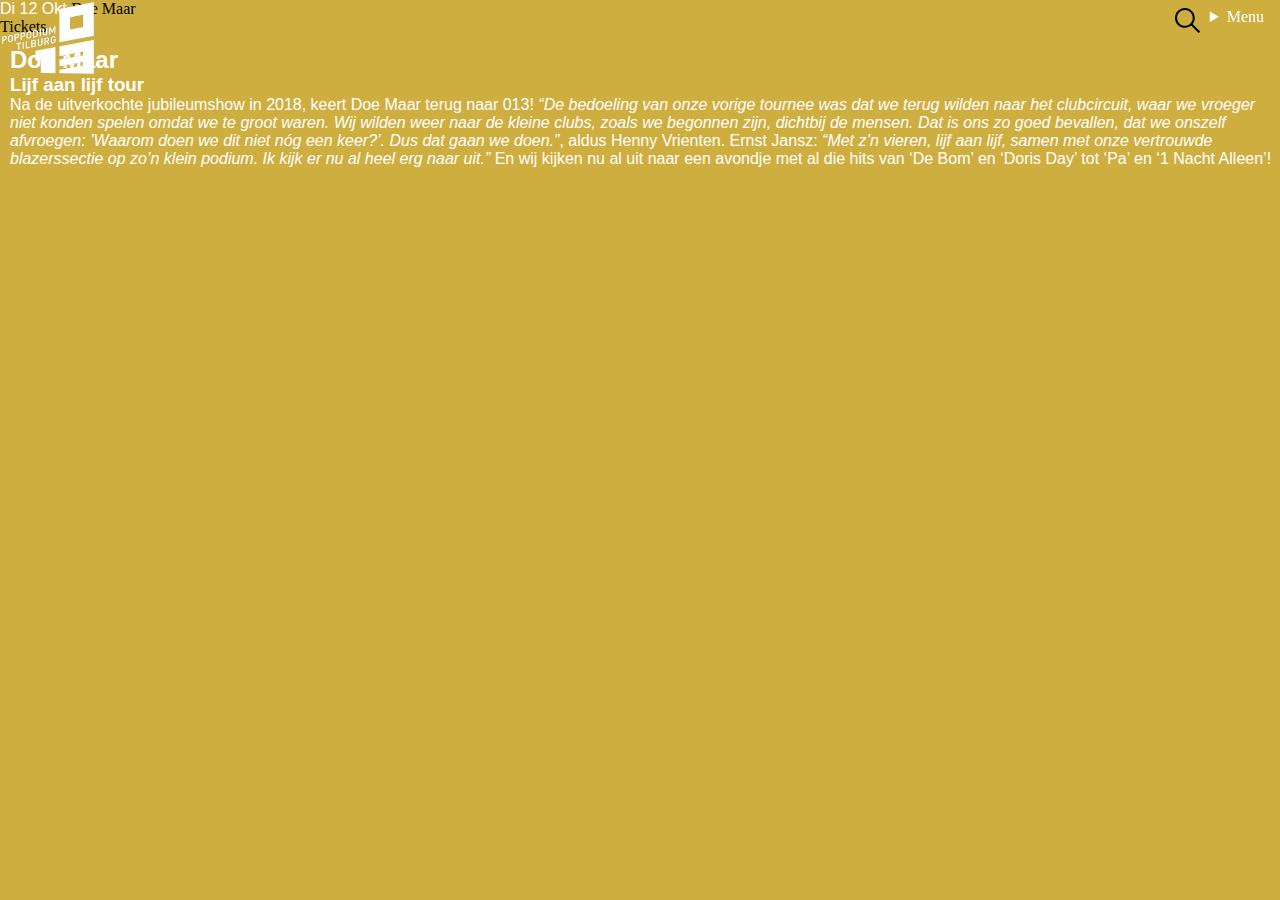
==== detail.html @ 8c9255e1 "Add files via upload" ====
<!DOCTYPE html>
<html lang="en">
<head>
    <meta charset="UTF-8">
    <meta name="viewport" content="width=device-width, initial-scale=1.0">
    <title>Detail pagina</title>

    <link href="styles/style.css" rel="stylesheet">
	<link rel="icon" type="image/svg+xml" href="images/favicon.svg">
</head>
<body>
    <header>
		<h1>
			<a href="index.html">
				<img src="./images/logo-013.png" alt="logo van het poppodium 013 Tilburg" class="zoek-img">
		 	</a>
		</h1>
		<a href="zoeken">
			<img src="./images/zoek.svg" alt="zoekbalk">
			<details>
				<summary>Menu</summary>
				
			</details>
		</a>
    </header>
    
    <section>
       <time> Di 12 Okt </time>
       <span>Doe Maar</span>
    </section> 

    <a href="nothing">Tickets</a>

    <article>
        <h2>Doe Maar</h2>
        <h3>Lijf aan lijf tour</h3>

        <p>
            Na de uitverkochte jubileumshow in 2018, 
            keert Doe Maar terug naar 013! <em> “De bedoeling van onze vorige tournee was
            dat we terug wilden naar het clubcircuit, waar we vroeger niet konden 
            spelen omdat we te groot waren. Wij wilden weer naar de kleine clubs, 
            zoals we begonnen zijn, dichtbij de mensen. Dat is ons zo goed bevallen, 
            dat we onszelf afvroegen: ’Waarom doen we dit niet nóg een keer?’.
            Dus dat gaan we doen.”</em>, aldus Henny Vrienten.  Ernst Jansz: <em>“Met z’n vieren, lijf aan lijf, 
            samen met onze vertrouwde blazerssectie
            op zo’n klein podium. Ik kijk er nu al heel erg naar uit.”</em>
            En wij kijken nu al uit naar een avondje met al die hits van ‘De Bom’ en ‘Doris Day’ tot ‘Pa’ 
            en ‘1 Nacht Alleen’!  
        </p>
    </article>
</body>
</html>
---- styles/style.css ----
/* CSS Document */
*, *::after, *::before {
  box-sizing:border-box;  
  margin: 0;
}

:root{
  --main-color:#cfae40;
  --color2:#fff;
}

/* ALGEMEEN */

body{
  background-color: var(--main-color);
  z-index: -2;
  padding-bottom: 20em;
}

H1, h2, h3, p, time{
  color: var(--color2);
  font-family: 'Source Sans Pro', sans-serif;
}

a{
  text-decoration: none;
  color: black;
}

article{
  margin-left: 10px;
  margin-top: 10px;
}

/* HEADER */
header{
  position: fixed;
  width: 100%;
  height: 100%;
  z-index: 1;
}

details{
  color: var(--color2) ;
  position: fixed;
  right: 1em;
  top: .5em;
}

h1 img{
  width: 3em;
  margin:0;
}

header > a img{
  position: fixed;
  right: 5em;
  top: .5em;
  width: 25px;

}

/* SECTION EEN */
section:first-of-type{
  position: relative;
  
}

section:first-of-type img {
  top: 0;
  width:100%;
  z-index: -1;
}
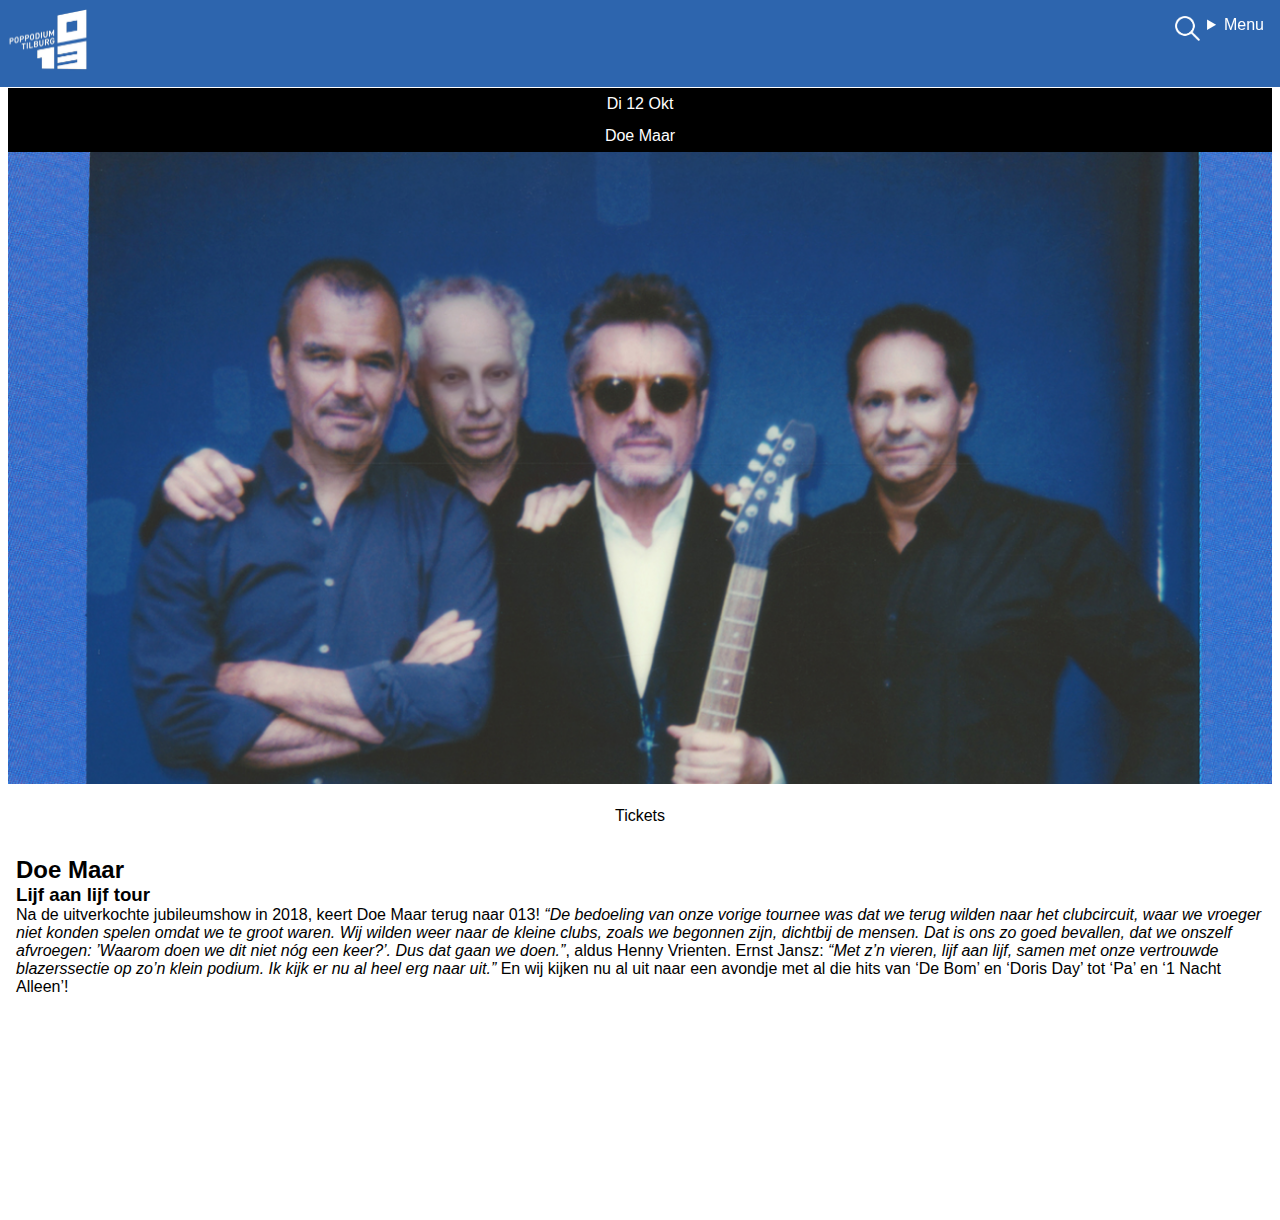
==== commit 0b21d4f5: "Add files via upload" ====
--- a/detail.html
+++ b/detail.html
@@ -5,7 +5,7 @@
     <meta name="viewport" content="width=device-width, initial-scale=1.0">
     <title>Detail pagina</title>
 
-    <link href="styles/style.css" rel="stylesheet">
+    <link href="styles/style-2.css" rel="stylesheet">
 	<link rel="icon" type="image/svg+xml" href="images/favicon.svg">
 </head>
 <body>
@@ -16,7 +16,7 @@
 		 	</a>
 		</h1>
 		<a href="zoeken">
-			<img src="./images/zoek.svg" alt="zoekbalk">
+			<img src="./images/zoek.png" alt="zoekbalk">
 			<details>
 				<summary>Menu</summary>
 				
@@ -27,9 +27,12 @@
     <section>
        <time> Di 12 Okt </time>
        <span>Doe Maar</span>
+       <img src="./images/doe-maar.png" alt="foto van Doe Maar">
     </section> 
 
-    <a href="nothing">Tickets</a>
+    <section>
+        <a href="nothing">Tickets</a>
+    </section>  
 
     <article>
         <h2>Doe Maar</h2>
--- a/styles/style-2.css
+++ b/styles/style-2.css
@@ -0,0 +1,114 @@
+/* CSS Document */
+*, *::after, *::before {
+    box-sizing:border-box;  
+    margin: 0;
+  }
+  
+  :root{
+    --main-color:#2d65ae;
+    --color2:#fff;
+    --color3:#000;
+    
+  }
+  
+  /* ALGEMEEN */
+  
+  body{
+    display: flex;
+    flex-direction: column;
+
+    padding-bottom: 20em;
+
+  }
+  
+  H1, h2, h3, p{
+    color: var(--color3);
+    font-family: 'Source Sans Pro', sans-serif;
+  }
+
+  time, span{
+    font-family: 'Source Sans Pro', sans-serif;
+  }
+  
+  a{
+    text-decoration: none;
+    color: black;
+    font-family: 'Source Sans Pro', sans-serif;
+  }
+  
+  
+  
+  /* HEADER */
+  header{
+    background-color: var(--main-color);
+
+    position: fixed;
+    width: 100%;
+    
+    z-index:1 ;
+  }
+  
+  details{
+    color: var(--color2) ;
+    position: fixed;
+    right: 1em;
+    top: 1em;
+  }
+  
+  h1 img{
+    width: 2.5em;
+    margin:.25em;
+  }
+  
+  header > a img{
+    position: fixed;
+    right: 5em;
+    top: 1em;
+    width: 25px;
+    color: var(--color3);
+  }
+
+  /*SECTION EEN*/
+  section{
+    display: flex;
+    flex-direction: column;
+
+    position: relative;
+    top: 5em;
+
+    padding: .5em;
+
+    line-height: 2em;
+    text-align: center;
+  }
+
+  section span, time{
+    background-color: var(--color3);
+    color: var(--color2);
+  }
+
+  section img{
+    width: 100%;
+
+  }
+
+  /*SECTION TWEE*/
+ 
+
+
+  /*ARTICLE EEN*/
+
+  article{
+    position: relative;
+    top: 6em;
+    left: 1em;
+    
+    margin-right: 1.5em;
+
+    display: flex;
+    flex-direction: column;
+    
+    
+  }
+
+  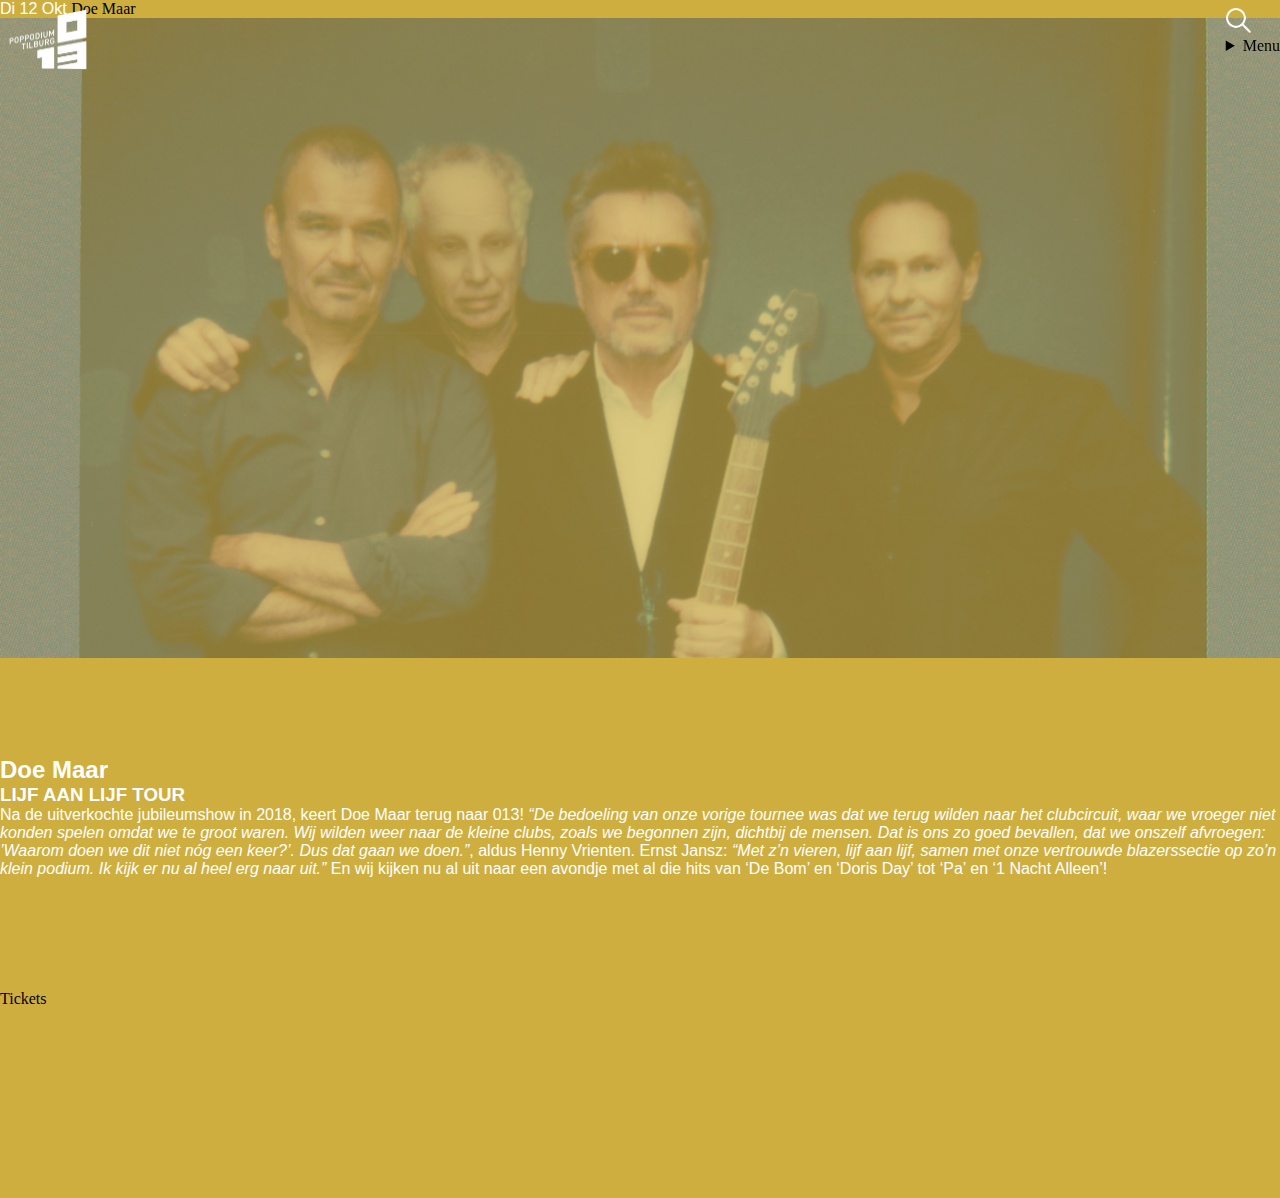
==== commit 84fc61bb: "Add files via upload" ====
--- a/detail.html
+++ b/detail.html
@@ -5,10 +5,10 @@
     <meta name="viewport" content="width=device-width, initial-scale=1.0">
     <title>Detail pagina</title>
 
-    <link href="styles/style-2.css" rel="stylesheet">
+    <link href="styles/style.css" rel="stylesheet">
 	<link rel="icon" type="image/svg+xml" href="images/favicon.svg">
 </head>
-<body>
+<body id="detail">
     <header>
 		<h1>
 			<a href="index.html">
--- a/styles/style.css
+++ b/styles/style.css
@@ -0,0 +1,288 @@
+/* CSS Document */
+*, *::after, *::before {
+  box-sizing:border-box;  
+  margin: 0;
+}
+
+:root{
+  --main-color:#cfae40;
+  --color2:#fff;
+  --color3:#000;
+  
+}
+
+/* ALGEMEEN */
+
+body{
+  background-color: var(--main-color);
+  z-index: -2;
+  padding-bottom: 20em;
+}
+
+H1, h2, h3, p, time, nav{
+  color: var(--color2);
+  font-family: 'Source Sans Pro', sans-serif;
+}
+
+a{
+  text-decoration: none;
+  color: black;
+}
+
+
+
+/* HEADER */
+header{
+  position: fixed;
+  width: 100%;
+  z-index: 1;
+
+  display: flex;
+  justify-content: space-between;
+
+}
+
+header h1{
+  margin-right: auto;
+}
+
+.open{
+  transform: translateX(-197vw);
+}
+
+.open button:before {
+  transform: rotate(45deg);
+  top: 0;
+}
+
+.open button:after {
+  transform: rotate(-45deg);
+  top: 0;
+}
+
+ul{
+  position: absolute;
+  top:7vh;
+  right: -400px;
+  color: var(--color3);
+  text-align: left;
+  background-color: var(--color2);
+
+  list-style: none;
+
+  padding: 3em 3em 14em 3em;
+  
+  line-height: 2em;
+
+  
+
+  transition: 250ms;
+  
+}
+
+nav.open ul{
+  right: 0;
+  
+}
+
+ul li:first-of-type, li:nth-of-type(2), li:nth-of-type(3){
+  font-size: 20px;
+  padding-bottom: 1em;
+}
+
+nav button, nav button::before, nav button::after{
+  width: 25px;
+  height: 4px;
+  border: none;
+  position: relative;
+}
+
+nav button::before{
+  content: '';
+
+  background-color: var(--color2);
+
+  position: absolute;
+  top: -7px;
+  right: 0;
+}
+
+nav button::after{
+  content: '';
+
+  background-color: var(--color2);
+
+  position: absolute;
+  top: 7px;
+  right: 0;
+  
+}
+
+
+
+a, nav{
+  right: 2em;
+  padding-top: .5em;
+  
+}
+
+nav button{
+  margin-right: 1em;
+  margin-left: 1em;
+}
+
+h1 img{
+  width: 2.5em;
+  margin:.25em;
+}
+
+header > a img{
+  width: 25px;
+
+}
+
+/* SECTION EEN */
+section:first-of-type{
+  position: relative;
+  
+}
+
+section:first-of-type img {
+  top: 0;
+  width:100%;
+  padding-bottom: 1em;
+
+  z-index: -1;
+
+  background: var(--main-color);
+  opacity: 0.4;
+}
+
+
+section:first-of-type div{
+  position: absolute;
+
+  
+}
+
+section:first-of-type div:nth-of-type(2){
+  position: absolute;
+  top: 5em;
+  left: 6em;
+  right: 6em;
+  display: inline-block;
+  
+  padding: .5em;
+  text-align: center;
+
+}
+
+section:first-of-type div:nth-of-type(2) >*{
+  background-color: var(--color3);
+  padding: .2em;
+  
+}
+
+section:first-of-type div:nth-of-type(2){
+  transform: rotate(-10deg);
+}
+
+section:first-of-type div:nth-of-type(2) h2{
+  margin-top: .25em;
+}
+
+
+
+/* FROM*/
+
+form{
+  position: absolute;
+  top: 12em;
+  left: 1em;
+  right: 1em;
+  
+  margin-bottom: 1em;
+  
+  display: flex;
+  flex-direction: column;
+
+  
+}
+
+form input, select {
+  background-color: var(--main-color);
+  border: none;
+  padding: .5em;
+
+  border-bottom: solid  3px var(--color2);
+  color: var(--color2);
+}
+
+
+form input:first-of-type{
+  margin-bottom: 1em;
+  
+}
+
+form select{
+  margin-bottom: 1em;
+}
+
+input::placeholder{
+  color: var(--color2);
+}
+
+/*SECTION TWEE*/
+section:nth-of-type(2){
+  position: relative;
+  top: 19em;
+
+  display: grid;
+  grid-template-rows: repeat(3, 1fr);
+}
+
+section:nth-of-type(2) article{
+  margin: 0 0 1.5em 1em;
+  text-align: left;
+}
+
+
+
+section:nth-of-type(2) a{
+  display: grid;
+  grid-template-columns: 120px 1fr;
+  grid-column-start: 1;
+  margin-right: 1em;
+  
+}
+
+section:nth-of-type(2) time{
+  text-transform: uppercase;
+  font-weight: 900;
+  font-size: 16px;
+
+  
+}
+
+section:nth-of-type(2) h2, h3{
+  text-transform: uppercase;
+
+}
+
+section:nth-of-type(2) h2:hover{
+  font-size: 30px;
+}
+
+section:nth-of-type(2) h2{
+  font-size: 24px;
+}
+
+section:nth-of-type(2) h3{
+  font-size: 14px;
+}
+
+section:nth-of-type(2) p{
+  font-size: 14px;
+}
+
+
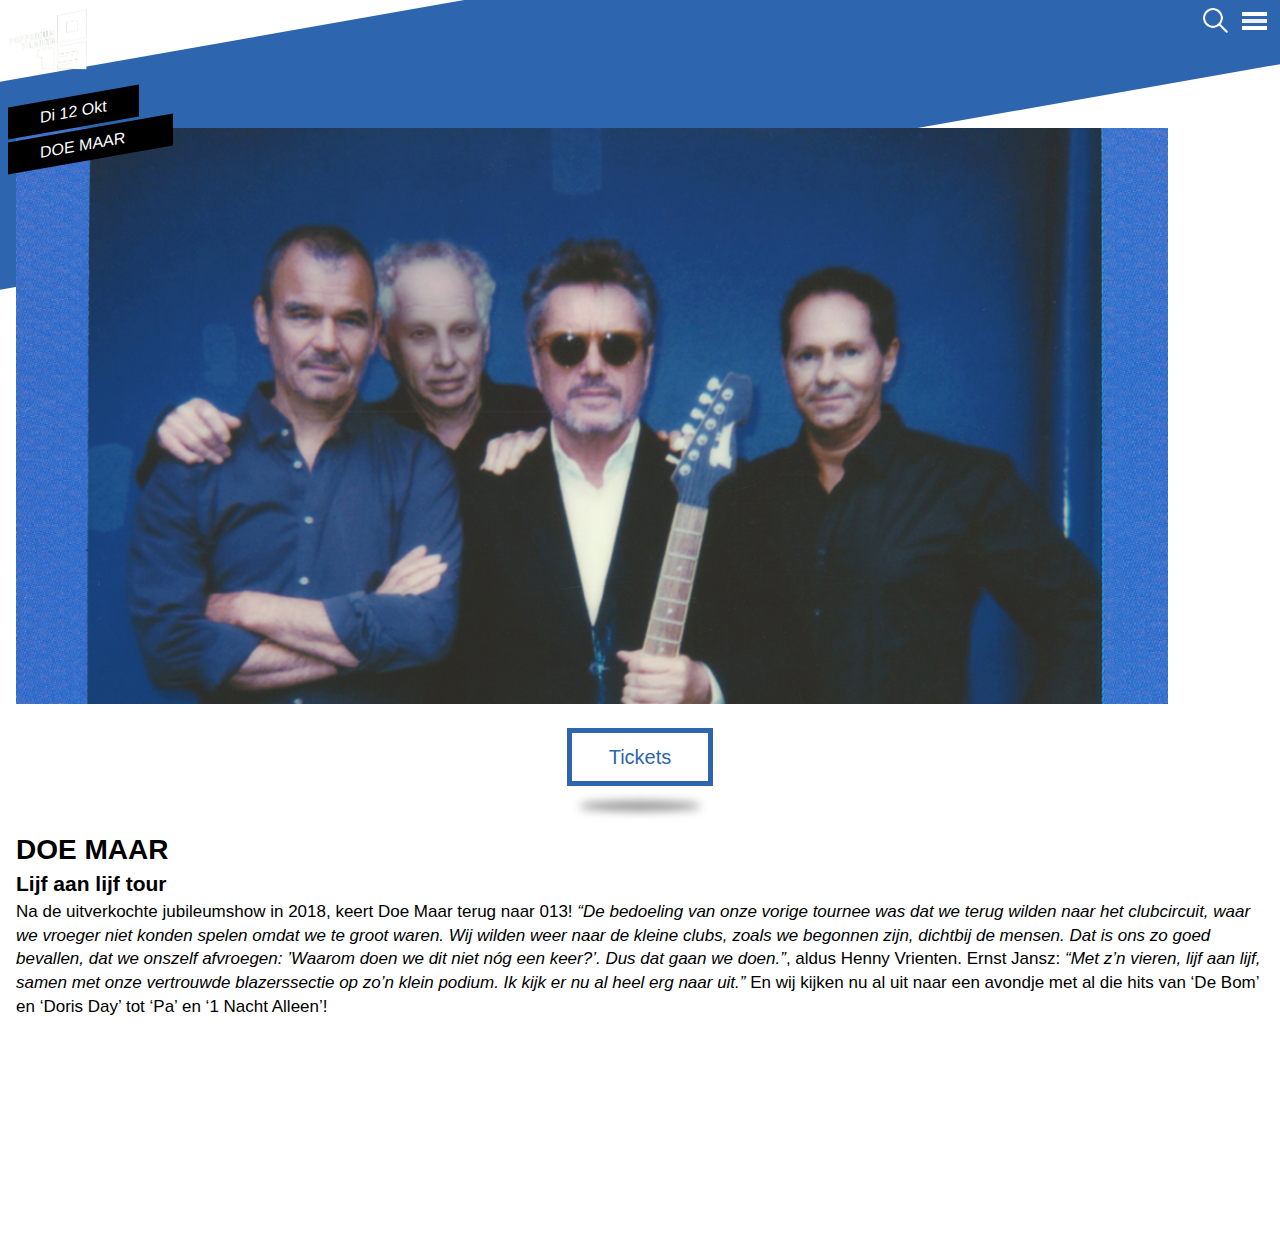
==== commit 416b3495: "Add files via upload" ====
--- a/detail.html
+++ b/detail.html
@@ -8,30 +8,43 @@
     <link href="styles/style.css" rel="stylesheet">
 	<link rel="icon" type="image/svg+xml" href="images/favicon.svg">
 </head>
+
 <body id="detail">
+   
     <header>
 		<h1>
 			<a href="index.html">
-				<img src="./images/logo-013.png" alt="logo van het poppodium 013 Tilburg" class="zoek-img">
-		 	</a>
+				<img src="./images/logo-013.png" alt="logo van het poppodium 013 Tilburg">
+			</a>
 		</h1>
-		<a href="zoeken">
+		<a href="detail.html">
 			<img src="./images/zoek.png" alt="zoekbalk">
-			<details>
-				<summary>Menu</summary>
-				
-			</details>
 		</a>
-    </header>
+		<nav>
+			<button></button>
+			<ul >
+				<li>Programma</li>
+				<li>Nieuws</li>
+				<li>Bezoekersinfo</li>
+				<li>over 013</li>
+				<li>facatures</li>
+				<li>nieuwsbrief</li>
+				<li>contact</li>
+			</ul>
+		</nav>
+
+
+	</header>
     
     <section>
+        <div></div>
        <time> Di 12 Okt </time>
        <span>Doe Maar</span>
        <img src="./images/doe-maar.png" alt="foto van Doe Maar">
     </section> 
 
     <section>
-        <a href="nothing">Tickets</a>
+        <a href="detail.html">Tickets</a>
     </section>  
 
     <article>
@@ -52,5 +65,7 @@
             en ‘1 Nacht Alleen’!  
         </p>
     </article>
+
+    <script src="scripts/script.js"></script>
 </body>
 </html>--- a/styles/style.css
+++ b/styles/style.css
@@ -8,6 +8,9 @@
   --main-color:#cfae40;
   --color2:#fff;
   --color3:#000;
+  --color4:#2d65ae;
+  --color5:#919191;
+  --color6:#1D1E4E;
   
 }
 
@@ -21,7 +24,7 @@
 
 H1, h2, h3, p, time, nav{
   color: var(--color2);
-  font-family: 'Source Sans Pro', sans-serif;
+  font-family: 'Source Sans Pro', Arial, Helvetica, sans-serif;
 }
 
 a{
@@ -29,9 +32,24 @@
   color: black;
 }
 
-
-
-/* HEADER */
+*:focus{
+  color: var(--color6) !important;
+  border: double var(--color6) 6px;
+  outline: 0;
+
+  transition: 250ms;
+}
+*:focus * {
+  color: inherit !important;
+
+  transition: 250ms;
+}
+
+
+/* HEADER */ 
+
+/* Alles op goede afstand en blijft plakken 
+aan de boven kant bij scrollen */
 header{
   position: fixed;
   width: 100%;
@@ -42,23 +60,40 @@
 
 }
 
+#detail header{
+  position: fixed;
+  width: 100%;
+  
+  z-index:2 ;
+}
+
+ /* logo afstand van zoek img*/
 header h1{
   margin-right: auto;
 }
 
-.open{
-  transform: translateX(-197vw);
-}
-
-.open button:before {
-  transform: rotate(45deg);
-  top: 0;
-}
-
-.open button:after {
-  transform: rotate(-45deg);
-  top: 0;
-}
+ /* menu button */
+a, nav{
+  padding-top: .5em;
+}
+
+ /* afstand van button en scherm en zoek img*/
+nav button{
+  margin-right: 1em;
+  margin-left: 1em;
+}
+
+/* zoek img */
+h1 img{
+  width: 2.5em;
+  margin:.25em;
+}
+
+/* logo img */
+header > a img{
+  width: 25px;
+}
+ 
 
 ul{
   position: absolute;
@@ -74,31 +109,59 @@
   
   line-height: 2em;
 
-  
-
-  transition: 250ms;
-  
-}
-
+  transition: 250ms;
+}
+
+/* als ul .open krijgt komt menu in beeld */
 nav.open ul{
   right: 0;
-  
 }
 
 ul li:first-of-type, li:nth-of-type(2), li:nth-of-type(3){
   font-size: 20px;
-  padding-bottom: 1em;
-}
-
+  text-transform: uppercase;
+  font-weight: 900;
+}
+
+ul li:nth-of-type(3){
+  margin-bottom: 1em;
+}
+
+nav li{
+  font-size: 18px;
+
+  padding-bottom: .5em;
+  margin-bottom: .5em;
+
+  
+}
+
+nav li a:hover{
+  color: var(--color2);
+  text-shadow: 2px 3px 0px var(--color4) ;
+
+  transition: 250ms;
+}
+
+/* styling hamburger menu button  */
 nav button, nav button::before, nav button::after{
   width: 25px;
   height: 4px;
   border: none;
   position: relative;
-}
-
+
+  transition: 250ms;
+}
+
+nav button:active{ 
+  background-color: var(--color2);
+  border: none;
+}
+
+
+/* streepje boven de button */
 nav button::before{
-  content: '';
+  content: '';  /* ?? */
 
   background-color: var(--color2);
 
@@ -107,6 +170,7 @@
   right: 0;
 }
 
+/* streepje onder de button */
 nav button::after{
   content: '';
 
@@ -118,51 +182,44 @@
   
 }
 
-
-
-a, nav{
-  right: 2em;
-  padding-top: .5em;
-  
-}
-
-nav button{
-  margin-right: 1em;
-  margin-left: 1em;
-}
-
-h1 img{
-  width: 2.5em;
-  margin:.25em;
-}
-
-header > a img{
-  width: 25px;
-
-}
-
-/* SECTION EEN */
-section:first-of-type{
-  position: relative;
-  
-}
-
+/* streepje boven button wordt kruisje bij .open */
+nav.open button:before {
+  transform: rotate(45deg);
+  top: 0;
+}
+
+ /* streepje onder de button wordt kruisje bij .open */
+nav.open button:after {
+  transform: rotate(-45deg);
+  top: 0;
+}
+
+/* middelste streepje verdwijnt bij kruisje */
+nav.open button{
+  background: transparent;
+}
+
+
+
+
+/*******INDEX PAGE*******/
+
+/*SECTION EEN*/
+
+/* het plaatje van de staat en de gele gloed eroverheen */
 section:first-of-type img {
-  top: 0;
   width:100%;
-  padding-bottom: 1em;
 
   z-index: -1;
 
   background: var(--main-color);
-  opacity: 0.4;
-}
-
-
+  opacity: 0.6;
+}
+
+/* zodat alles ten opzichte van de dichtsbijzijnde parent staat*/
 section:first-of-type div{
   position: absolute;
 
-  
 }
 
 section:first-of-type div:nth-of-type(2){
@@ -172,10 +229,13 @@
   right: 6em;
   display: inline-block;
   
-  padding: .5em;
+  padding: .4em;
   text-align: center;
 
-}
+  transform: rotate(-10deg);
+
+}
+
 
 section:first-of-type div:nth-of-type(2) >*{
   background-color: var(--color3);
@@ -183,17 +243,18 @@
   
 }
 
-section:first-of-type div:nth-of-type(2){
-  transform: rotate(-10deg);
-}
-
+section:first-of-type div:nth-of-type(2) time{
+  padding: .3em;
+}
+
+/* ruimte h2 en time */
 section:first-of-type div:nth-of-type(2) h2{
-  margin-top: .25em;
-}
-
-
-
-/* FROM*/
+  margin-top: .3em;
+}
+
+
+
+/* FROM */
 
 form{
   position: absolute;
@@ -215,24 +276,19 @@
   padding: .5em;
 
   border-bottom: solid  3px var(--color2);
+  margin-bottom: 1em;
   color: var(--color2);
-}
-
-
-form input:first-of-type{
-  margin-bottom: 1em;
-  
-}
-
-form select{
-  margin-bottom: 1em;
-}
-
-input::placeholder{
+  
+  font-size: 15px;
+}
+
+
+form input::placeholder{
   color: var(--color2);
 }
 
 /*SECTION TWEE*/
+
 section:nth-of-type(2){
   position: relative;
   top: 19em;
@@ -243,24 +299,22 @@
 
 section:nth-of-type(2) article{
   margin: 0 0 1.5em 1em;
-  text-align: left;
-}
-
-
+}
 
 section:nth-of-type(2) a{
   display: grid;
   grid-template-columns: 120px 1fr;
-  grid-column-start: 1;
-  margin-right: 1em;
-  
-}
+
+  margin-right: .8em;
+}
+
 
 section:nth-of-type(2) time{
   text-transform: uppercase;
   font-weight: 900;
   font-size: 16px;
 
+  text-shadow: 2px 3px 0px var(--color5);
   
 }
 
@@ -269,20 +323,218 @@
 
 }
 
-section:nth-of-type(2) h2:hover{
+/*Een hover voor als het scherm geen mobiel scherm is*/
+section:nth-of-type(2) h2:hover, h3:hover{
   font-size: 30px;
 }
 
+section:nth-of-type(2) h2:active, h3:active{
+  font-size: 30px;
+}
+
+
 section:nth-of-type(2) h2{
-  font-size: 24px;
+  font-size: 26px;
 }
 
 section:nth-of-type(2) h3{
-  font-size: 14px;
+  font-size: 18px;
 }
 
 section:nth-of-type(2) p{
-  font-size: 14px;
-}
-
-
+  font-size: 18px;
+}
+
+
+/*******DETAIL PAGE*******/
+
+/*BODY*/
+#detail{
+  display: flex;
+  flex-direction: column;
+
+  padding-bottom: 20em;
+
+  background-color: var(--color2);
+
+  z-index: -4;
+
+}
+
+#detail H1, #detail h2, #detail h3, #detail p, #detail time, #detail nav, #detail span, #detail a{
+  color: var(--color3);
+  font-family: 'Source Sans Pro',Arial, Helvetica, sans-serif;
+}
+
+
+
+
+
+/*SECTION EEN*/
+#detail section {
+  display: flex;
+ 
+  position: relative;
+  top: 5em;
+
+  line-height: 2em;
+  text-align: center;
+}
+
+#detail section:first-of-type div:first-of-type{
+  background-color: var(--color4);
+
+  position: absolute;
+  top: -111px;
+  width: 100%;
+  height: 13em;
+
+  transform: skewy(-10deg);
+  z-index: -1;
+}
+
+
+ #detail span, #detail time{
+  background-color: var(--color3);
+  color: var(--color2);
+
+  position: absolute;
+  left: .5em;
+  top: 1em;
+
+  padding-right: 2em;
+  padding-left: 2em;
+  
+
+  transform: skewY(-10deg);
+
+}
+
+#detail span{
+margin-top: 2em;
+
+padding-right: 3em;
+
+text-transform: uppercase;
+}
+
+
+#detail section:first-of-type img{
+ 
+  width: 90%;
+
+  background-color: var(--color2);
+  opacity: 1;
+
+  margin: 1em;
+  margin-top: 3em;
+}
+
+/*SECTION TWEE*/
+
+#detail section:nth-of-type(2){
+  display: flex;
+  align-self: center;
+
+  padding: .5em;
+  margin: .5em;
+  margin-bottom: 2em;
+
+  border: solid var(--color4) 5px;
+
+
+  transition: 250ms;
+
+}
+
+#detail section:nth-of-type(2) a{
+  font-size: 20px;
+
+  color: var(--color4);
+
+  padding: 0;
+  margin: 0;
+}
+
+#detail section:nth-of-type(2) a::after{
+  content: '';
+
+  position: absolute;
+  bottom: -30px;
+  left: 5%;
+  width: 90%;
+  height: 10px;
+
+  background-color: var(--color5);
+  border-radius: 50%;
+  filter: blur(5px);
+
+}
+
+#detail section:nth-of-type(2) a:hover{
+  color: var(--color2);
+  
+}
+
+
+#detail section:nth-of-type(2):hover{
+  padding: .8em ;
+
+  border-color: var(--main-color);
+  border-radius: 20px;
+
+  color: var(--main-color);
+  background-color: var(--main-color) ;
+
+  transition: 250ms;
+}
+
+#detail section:nth-of-type(2):active{
+  border-color: var(--color4);
+  border-radius: 20px;
+
+  background-color: var(--color4);
+
+  transition: 250ms;
+}
+
+/*ARTICLE EEN*/
+
+#detail article{
+  position: relative;
+  top: 6em;
+  left: 1em;
+  
+  margin-right: 1.5em;
+
+  display: flex;
+  flex-direction: column;
+   
+}
+
+#detail article h2{
+  padding-bottom: .2em;
+  
+  text-transform: uppercase;
+  font-size:28px;
+
+}
+
+#detail article h3{
+  text-transform: inherit;
+
+  margin-bottom: .2em;
+
+  font-size: 21px;
+}
+
+#detail article h3:hover{
+  font-size: 21px;
+
+}
+
+#detail article p{
+  font-size: 17px;
+  line-height: 1.4em;
+
+}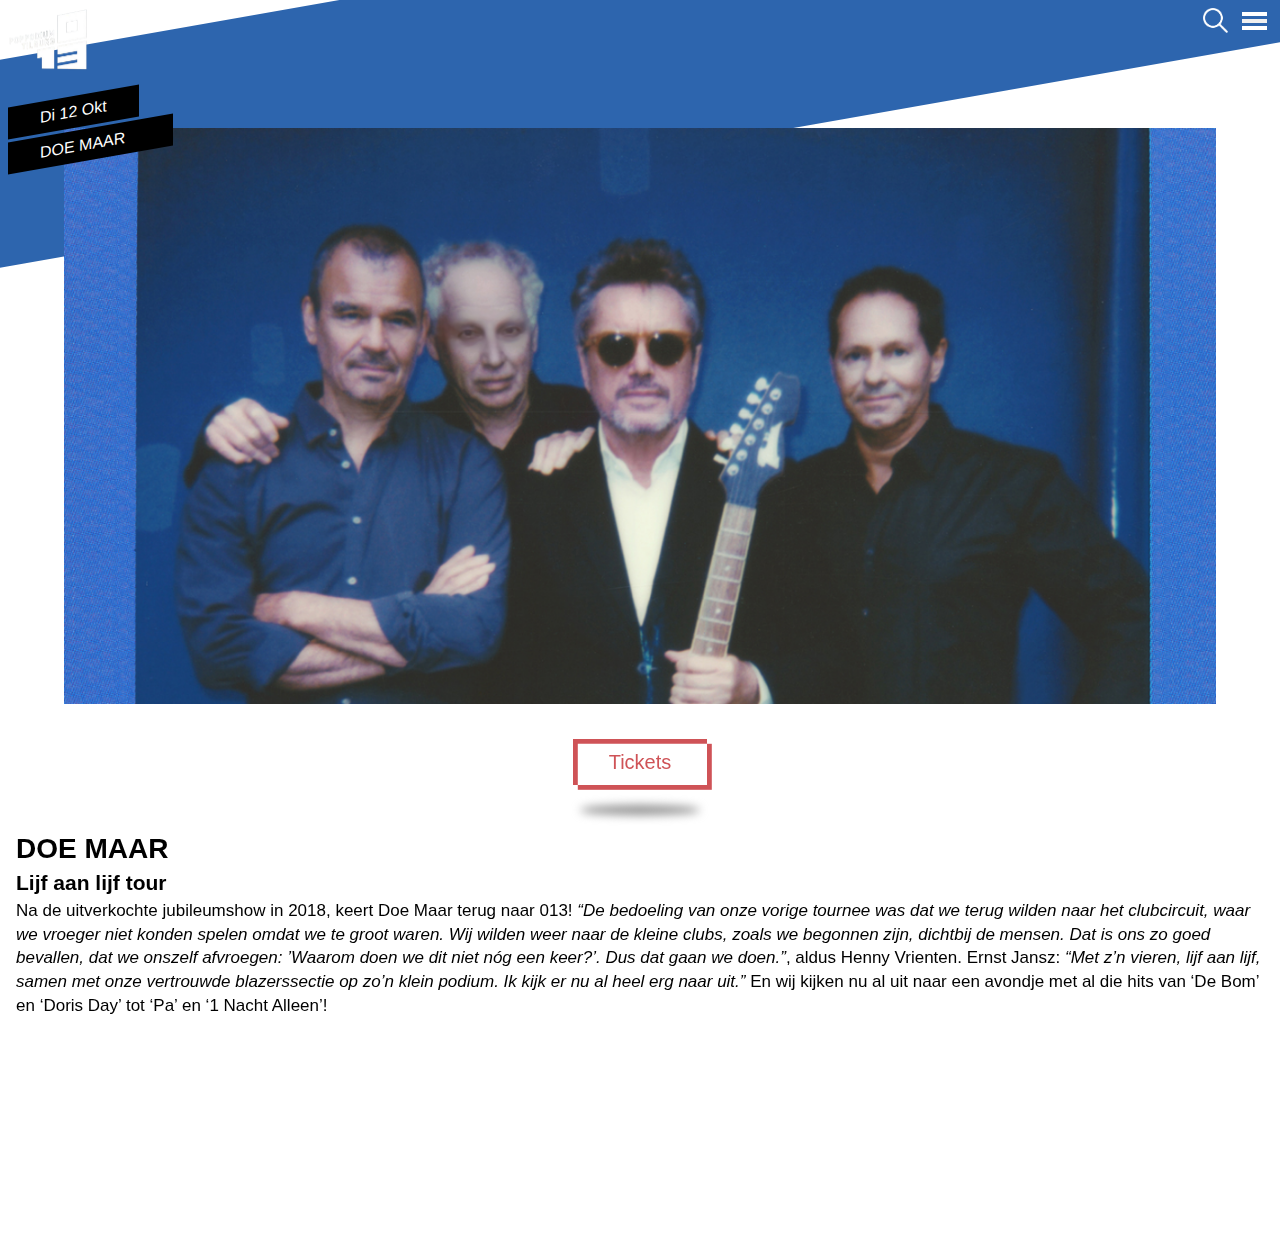
==== commit 734bd8fc: "Add files via upload" ====
--- a/detail.html
+++ b/detail.html
@@ -38,9 +38,9 @@
     
     <section>
         <div></div>
-       <time> Di 12 Okt </time>
-       <span>Doe Maar</span>
-       <img src="./images/doe-maar.png" alt="foto van Doe Maar">
+        <time>Di 12 Okt</time>
+        <span>Doe Maar</span>
+        <img src="./images/doe-maar.png" alt="foto van Doe Maar">
     </section> 
 
     <section>
--- a/styles/style.css
+++ b/styles/style.css
@@ -11,7 +11,8 @@
   --color4:#2d65ae;
   --color5:#919191;
   --color6:#1D1E4E;
-  
+  --color7: #d8232a;
+  --color8: #cf5357;
 }
 
 /* ALGEMEEN */
@@ -20,12 +21,17 @@
   background-color: var(--main-color);
   z-index: -2;
   padding-bottom: 20em;
-}
+
+  animation-name:verschijnen; /* Alles langzamer in beeld */
+  animation-duration:1s;
+}
+
 
 H1, h2, h3, p, time, nav{
   color: var(--color2);
   font-family: 'Source Sans Pro', Arial, Helvetica, sans-serif;
 }
+
 
 a{
   text-decoration: none;
@@ -34,15 +40,23 @@
 
 *:focus{
   color: var(--color6) !important;
+
   border: double var(--color6) 6px;
   outline: 0;
 
   transition: 250ms;
 }
+
+
 *:focus * {
-  color: inherit !important;
-
-  transition: 250ms;
+  color: inherit;
+
+  transition: 250ms;
+}
+
+
+*:active *{
+  border: none;
 }
 
 
@@ -54,28 +68,21 @@
   position: fixed;
   width: 100%;
   z-index: 1;
-
   display: flex;
-  justify-content: space-between;
-
-}
-
-#detail header{
-  position: fixed;
-  width: 100%;
-  
-  z-index:2 ;
-}
+}
+
 
  /* logo afstand van zoek img*/
 header h1{
   margin-right: auto;
 }
 
+
  /* menu button */
-a, nav{
+header a, header nav{
   padding-top: .5em;
 }
+
 
  /* afstand van button en scherm en zoek img*/
 nav button{
@@ -83,11 +90,30 @@
   margin-left: 1em;
 }
 
+
+nav button:hover{
+  cursor: pointer;
+}
+
+
+nav button:active{ 
+  background-color: var(--color2);
+  border: none;
+}
+
+
+nav button:focus{
+  border: none;
+}
+
+
 /* zoek img */
 h1 img{
   width: 2.5em;
+
   margin:.25em;
 }
+
 
 /* logo img */
 header > a img{
@@ -99,23 +125,39 @@
   position: absolute;
   top:7vh;
   right: -400px;
+  padding: 3em 3em 14em 3em;
+
   color: var(--color3);
   text-align: left;
+  list-style: none;
+  line-height: 2em;
+
   background-color: var(--color2);
 
-  list-style: none;
-
-  padding: 3em 3em 14em 3em;
-  
-  line-height: 2em;
-
-  transition: 250ms;
-}
+  transition: 250ms;
+}
+
 
 /* als ul .open krijgt komt menu in beeld */
 nav.open ul{
   right: 0;
 }
+
+
+nav li{
+  font-size: 18px;
+
+  padding-bottom: .5em;
+  margin-bottom: .5em;
+
+  
+}
+
+nav li a:hover{
+  color: var(--color2);
+  text-shadow: 2px 3px 0px var(--color4) ;
+}
+
 
 ul li:first-of-type, li:nth-of-type(2), li:nth-of-type(3){
   font-size: 20px;
@@ -123,39 +165,26 @@
   font-weight: 900;
 }
 
+
 ul li:nth-of-type(3){
   margin-bottom: 1em;
 }
 
-nav li{
-  font-size: 18px;
-
-  padding-bottom: .5em;
-  margin-bottom: .5em;
-
-  
-}
-
-nav li a:hover{
-  color: var(--color2);
-  text-shadow: 2px 3px 0px var(--color4) ;
-
-  transition: 250ms;
-}
 
 /* styling hamburger menu button  */
 nav button, nav button::before, nav button::after{
+  position: relative;
   width: 25px;
   height: 4px;
+
   border: none;
-  position: relative;
-
-  transition: 250ms;
-}
-
-nav button:active{ 
-  background-color: var(--color2);
-  border: none;
+
+  transition: 250ms;
+}
+
+
+nav button:hover, nav button:hover::before, nav button:hover::after{
+  background-color: var(--color6);
 }
 
 
@@ -169,6 +198,7 @@
   top: -7px;
   right: 0;
 }
+
 
 /* streepje onder de button */
 nav button::after{
@@ -188,12 +218,14 @@
   top: 0;
 }
 
+
  /* streepje onder de button wordt kruisje bij .open */
 nav.open button:after {
   transform: rotate(-45deg);
   top: 0;
 }
 
+
 /* middelste streepje verdwijnt bij kruisje */
 nav.open button{
   background: transparent;
@@ -204,7 +236,45 @@
 
 /*******INDEX PAGE*******/
 
-/*SECTION EEN*/
+/* SECTION EEN */
+
+section:first-of-type div:nth-of-type(2) >*{
+  color: var(--color2);
+  background-color: var(--color3);
+  padding: .2em;
+  
+  transition: 250ms;
+}
+
+section:first-of-type div:nth-of-type(2) >*:hover{
+  background-color: var(--color2);
+  color: var(--color3);
+
+  cursor: pointer;
+}
+
+
+/* zodat alles ten opzichte van de dichtsbijzijnde parent staat*/
+section:first-of-type div{
+  position: absolute;
+
+  transition: 250ms;
+}
+
+
+section:first-of-type div:nth-of-type(2){
+  position: absolute;
+  top: 5em;
+  left: 6em;
+  right: 6em;
+
+  display: inline-block;
+  padding: .4em;
+  text-align: center;
+
+  transform: rotate(-10deg);
+}
+
 
 /* het plaatje van de staat en de gele gloed eroverheen */
 section:first-of-type img {
@@ -216,32 +286,6 @@
   opacity: 0.6;
 }
 
-/* zodat alles ten opzichte van de dichtsbijzijnde parent staat*/
-section:first-of-type div{
-  position: absolute;
-
-}
-
-section:first-of-type div:nth-of-type(2){
-  position: absolute;
-  top: 5em;
-  left: 6em;
-  right: 6em;
-  display: inline-block;
-  
-  padding: .4em;
-  text-align: center;
-
-  transform: rotate(-10deg);
-
-}
-
-
-section:first-of-type div:nth-of-type(2) >*{
-  background-color: var(--color3);
-  padding: .2em;
-  
-}
 
 section:first-of-type div:nth-of-type(2) time{
   padding: .3em;
@@ -254,7 +298,7 @@
 
 
 
-/* FROM */
+/* FORM */
 
 form{
   position: absolute;
@@ -265,29 +309,40 @@
   margin-bottom: 1em;
   
   display: flex;
-  flex-direction: column;
-
-  
+  flex-direction: column;  
 }
 
 form input, select {
   background-color: var(--main-color);
+  
+  padding: .5em;
+  margin-bottom: 1em;
+
   border: none;
-  padding: .5em;
-
   border-bottom: solid  3px var(--color2);
-  margin-bottom: 1em;
-  color: var(--color2);
-  
+  
+  color: var(--color2);
   font-size: 15px;
 }
 
 
+form input:hover{
+  cursor: auto;
+}
+
+
+form select{
+  cursor: pointer;
+}
+
+
 form input::placeholder{
   color: var(--color2);
 }
 
+
 /*SECTION TWEE*/
+
 
 section:nth-of-type(2){
   position: relative;
@@ -297,15 +352,23 @@
   grid-template-rows: repeat(3, 1fr);
 }
 
+
+section:nth-of-type(2):hover{
+  cursor: pointer;
+}
+
+
 section:nth-of-type(2) article{
-  margin: 0 0 1.5em 1em;
-}
-
+  margin: 0 1em 1.5em 1em;
+  padding-left: 5px;
+}
+
+
+/* Zodat de time en de rest naast elkaar komt te 
+staan in elk article */
 section:nth-of-type(2) a{
   display: grid;
   grid-template-columns: 120px 1fr;
-
-  margin-right: .8em;
 }
 
 
@@ -314,19 +377,22 @@
   font-weight: 900;
   font-size: 16px;
 
-  text-shadow: 2px 3px 0px var(--color5);
-  
-}
+  text-shadow: 2px 3px 0px var(--color5); 
+
+  transition: 250ms;
+}
+
+
+section:nth-of-type(2) time:hover{
+  font-size: 18px;
+}
+
 
 section:nth-of-type(2) h2, h3{
   text-transform: uppercase;
-
-}
-
-/*Een hover voor als het scherm geen mobiel scherm is*/
-section:nth-of-type(2) h2:hover, h3:hover{
-  font-size: 30px;
-}
+  transition: 250ms;
+}
+
 
 section:nth-of-type(2) h2:active, h3:active{
   font-size: 30px;
@@ -337,29 +403,41 @@
   font-size: 26px;
 }
 
+
+section:nth-of-type(2) h2:hover{
+  font-size: 30px;
+}
+
+
 section:nth-of-type(2) h3{
   font-size: 18px;
 }
 
+
 section:nth-of-type(2) p{
   font-size: 18px;
 }
 
 
+
 /*******DETAIL PAGE*******/
 
 /*BODY*/
+
+
 #detail{
   display: flex;
   flex-direction: column;
 
-  padding-bottom: 20em;
-
   background-color: var(--color2);
 
   z-index: -4;
 
-}
+  animation-name:verschijnen; /* Alles langzamer in beeld */
+  animation-duration:1s;
+
+}
+
 
 #detail H1, #detail h2, #detail h3, #detail p, #detail time, #detail nav, #detail span, #detail a{
   color: var(--color3);
@@ -367,13 +445,10 @@
 }
 
 
-
-
-
 /*SECTION EEN*/
+
+
 #detail section {
-  display: flex;
- 
   position: relative;
   top: 5em;
 
@@ -381,27 +456,27 @@
   text-align: center;
 }
 
+/* Div blauw en schuintrekken */
 #detail section:first-of-type div:first-of-type{
   background-color: var(--color4);
 
-  position: absolute;
-  top: -111px;
+  position: fixed;
+  top: -53px;
   width: 100%;
   height: 13em;
 
-  transform: skewy(-10deg);
+  transform: skewY(-10deg);
   z-index: -1;
 }
 
 
- #detail span, #detail time{
+#detail span, #detail time{
   background-color: var(--color3);
   color: var(--color2);
 
   position: absolute;
   left: .5em;
   top: 1em;
-
   padding-right: 2em;
   padding-left: 2em;
   
@@ -410,52 +485,86 @@
 
 }
 
+
 #detail span{
-margin-top: 2em;
-
-padding-right: 3em;
-
-text-transform: uppercase;
+  margin-top: 2em;
+  padding-right: 3em;
+
+  text-transform: uppercase;
 }
 
 
 #detail section:first-of-type img{
- 
   width: 90%;
-
-  background-color: var(--color2);
-  opacity: 1;
-
   margin: 1em;
   margin-top: 3em;
+
+  opacity: 1;
 }
 
 /*SECTION TWEE*/
 
+
+/* tickets button styles */
 #detail section:nth-of-type(2){
   display: flex;
   align-self: center;
 
-  padding: .5em;
   margin: .5em;
   margin-bottom: 2em;
 
-  border: solid var(--color4) 5px;
-
-
-  transition: 250ms;
-
-}
-
+  box-shadow: 
+    0.3em 0.3em 0 0 var(--color8),
+    inset 0.3em 0.3em 0 0 var(--color8);
+
+  transition: 250ms;
+}
+
+/* solid ticket button bij hover */
+#detail section:nth-of-type(2):hover{
+  padding: .5em ;
+
+  cursor: pointer;
+  color: var(--color2);
+
+  box-shadow: 
+      0 0 0 0 var(--color7),
+      inset 0 4.5em 0 0 var(--color7);
+
+  transition: 250ms;
+}
+
+
+/* styling  ticket button:active */
+#detail section:nth-of-type(2):active{
+  border-radius: 20px;
+
+  background-color: var(--color7);
+
+  transition: 250ms;
+}
+
+
+/* styling tekst ticket button */
 #detail section:nth-of-type(2) a{
   font-size: 20px;
 
-  color: var(--color4);
-
-  padding: 0;
+  color: var(--color8);
+
+  padding: 7px;
   margin: 0;
 }
 
+
+/* styling tekst ticket button:hover */
+#detail section:nth-of-type(2) a:hover{
+  cursor: pointer;
+
+  color: var(--color2);
+}
+
+
+/* styling schaduw onder button*/
 #detail section:nth-of-type(2) a::after{
   content: '';
 
@@ -471,46 +580,18 @@
 
 }
 
-#detail section:nth-of-type(2) a:hover{
-  color: var(--color2);
-  
-}
-
-
-#detail section:nth-of-type(2):hover{
-  padding: .8em ;
-
-  border-color: var(--main-color);
-  border-radius: 20px;
-
-  color: var(--main-color);
-  background-color: var(--main-color) ;
-
-  transition: 250ms;
-}
-
-#detail section:nth-of-type(2):active{
-  border-color: var(--color4);
-  border-radius: 20px;
-
-  background-color: var(--color4);
-
-  transition: 250ms;
-}
-
-/*ARTICLE EEN*/
+
+/* ARTICLE EEN */
+
 
 #detail article{
   position: relative;
   top: 6em;
   left: 1em;
   
-  margin-right: 1.5em;
-
-  display: flex;
-  flex-direction: column;
-   
-}
+  margin-right: 1.5em; 
+}
+
 
 #detail article h2{
   padding-bottom: .2em;
@@ -520,6 +601,7 @@
 
 }
 
+
 #detail article h3{
   text-transform: inherit;
 
@@ -528,13 +610,31 @@
   font-size: 21px;
 }
 
+
 #detail article h3:hover{
   font-size: 21px;
 
-}
+  cursor: pointer;
+}
+
 
 #detail article p{
   font-size: 17px;
   line-height: 1.4em;
 
-}+}
+
+
+/*** ANNIMATIE ***/
+
+@keyframes verschijnen {
+  0% {
+    
+    opacity: 0;
+  }
+  100% {
+    
+    opacity: 1;
+  }
+}
+
